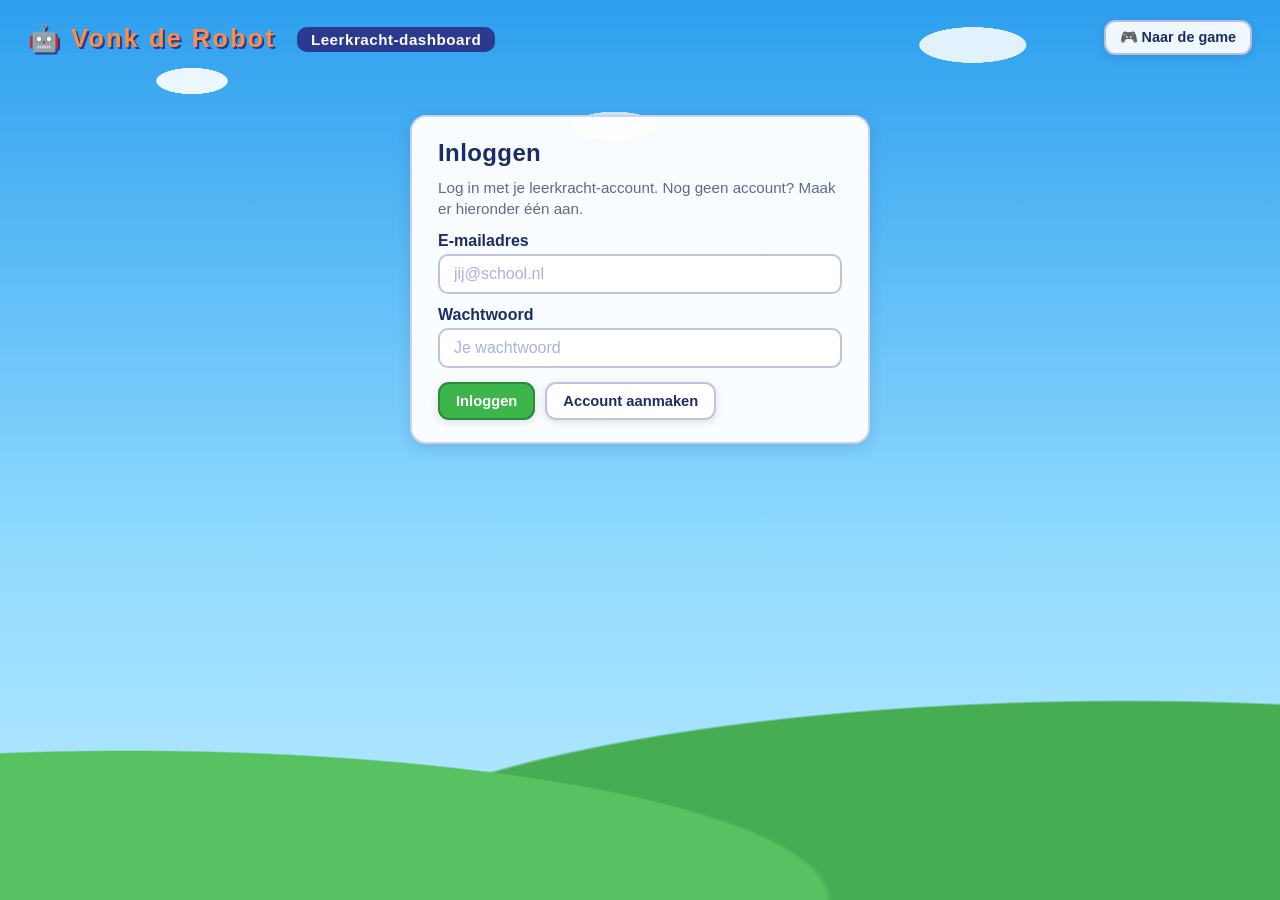
==== leerkracht.html @ 1efb366f "Add files via upload" ====
<!DOCTYPE html>
<html lang="nl">
<head>
  <meta charset="UTF-8">
  <meta name="viewport" content="width=device-width, initial-scale=1.0">
  <title>Vonk de Robot — Leerkracht-dashboard</title>
  <link rel="stylesheet" href="css/leerkracht.css?v=proflook-20260709a">
</head>
<body>

<!-- ============================================================
     LEERKRACHT-DASHBOARD
     Hier maak je klassen aan, voeg je leerlingen toe (met
     automatisch gegenereerde oefenwachtwoorden), volg je de
     voortgang per leerling en zet je werelden open of dicht.

     Werkt pas als js/supabase-config.js is ingevuld en
     supabase-schema.sql één keer is uitgevoerd in Supabase.
     ============================================================ -->

<header class="lk-kop">
  <h1>&#129302; Vonk de Robot <span>Leerkracht-dashboard</span></h1>
  <div class="lk-kop-rechts">
    <a href="index.html" target="_blank" rel="noopener">&#127918; Naar de game</a>
    <button id="lk-knop-uitloggen" class="lk-knop lk-knop-stil lk-verborgen">Uitloggen</button>
  </div>
</header>

<main class="lk-inhoud">

  <!-- ===== Supabase nog niet ingesteld ===== -->
  <section id="lk-view-config" class="lk-paneel lk-verborgen">
    <h2>&#9881;&#65039; Eerst even instellen</h2>
    <p>Het dashboard kan nog geen verbinding maken met Supabase.</p>
    <ol>
      <li>Maak een gratis project op <b>supabase.com</b></li>
      <li>Voer in de <b>SQL Editor</b> het bestand <code>supabase-schema.sql</code> uit (één keer)</li>
      <li>Vul in <code>js/supabase-config.js</code> je <b>Project URL</b> en <b>anon public key</b> in
          (te vinden onder Project Settings &rarr; API)</li>
      <li>Ververs deze pagina</li>
    </ol>
  </section>

  <!-- ===== Inloggen / account maken ===== -->
  <section id="lk-view-auth" class="lk-paneel lk-paneel-smal lk-verborgen">
    <h2 id="lk-auth-titel">Inloggen</h2>
    <p class="lk-stil">Log in met je leerkracht-account. Nog geen account? Maak er hieronder één aan.</p>

    <label for="lk-auth-email">E-mailadres</label>
    <input type="email" id="lk-auth-email" autocomplete="username" placeholder="jij@school.nl">

    <label for="lk-auth-wachtwoord">Wachtwoord</label>
    <input type="password" id="lk-auth-wachtwoord" autocomplete="current-password" placeholder="Je wachtwoord">

    <p id="lk-auth-fout" class="lk-fout lk-verborgen"></p>
    <p id="lk-auth-info" class="lk-info lk-verborgen"></p>

    <div class="lk-knoppenrij">
      <button id="lk-knop-inloggen" class="lk-knop lk-knop-primair">Inloggen</button>
      <button id="lk-knop-registreren" class="lk-knop">Account aanmaken</button>
    </div>
  </section>

  <!-- ===== Klassenoverzicht ===== -->
  <section id="lk-view-klassen" class="lk-verborgen">
    <div class="lk-paneel">
      <h2>&#127979; Mijn klassen</h2>
      <div id="lk-klassen-lijst" class="lk-klassen-lijst"></div>

      <h3>Nieuwe klas aanmaken</h3>
      <p class="lk-stil">Kies een klasnaam die leerlingen makkelijk kunnen typen,
        maar wel uniek is — bijvoorbeeld <b>groep7-vonkschool</b>.
        Met deze naam loggen de leerlingen in.</p>
      <div class="lk-knoppenrij">
        <input type="text" id="lk-nieuwe-klas" maxlength="40" placeholder="bijv. groep7-vonkschool">
        <button id="lk-knop-klas-maken" class="lk-knop lk-knop-primair">+ Klas aanmaken</button>
      </div>
      <p id="lk-klassen-fout" class="lk-fout lk-verborgen"></p>
    </div>
  </section>

  <!-- ===== Klasdetail: leerlingen + voortgang + werelden ===== -->
  <section id="lk-view-klas" class="lk-verborgen">

    <div class="lk-paneel">
      <div class="lk-klas-kop">
        <button id="lk-knop-terug" class="lk-knop lk-knop-stil">&#8617; Alle klassen</button>
        <h2 id="lk-klas-titel"></h2>
        <div class="lk-klas-kop-rechts">
          <button id="lk-knop-verversen" class="lk-knop">&#8635; Verversen</button>
          <button id="lk-knop-printen" class="lk-knop">&#128424;&#65039; Inloggegevens printen</button>
          <button id="lk-knop-klas-verwijderen" class="lk-knop lk-knop-gevaar">Klas verwijderen</button>
        </div>
      </div>
      <p class="lk-stil">Leerlingen loggen in de game in via <b>Klas-login</b> met
        klasnaam <b id="lk-klas-loginnaam"></b>, hun naam en hun wachtwoord.</p>
    </div>

    <div class="lk-paneel">
      <h3>&#127758; Werelden open of dicht</h3>
      <p class="lk-stil">Open werelden zijn direct speelbaar voor de hele klas —
        ook voor leerlingen die de vorige wereld nog niet af hebben.</p>
      <div id="lk-werelden" class="lk-werelden"></div>
    </div>

    <div class="lk-paneel">
      <h3>&#129489;&#8205;&#127891; Leerlingen</h3>
      <p class="lk-stil">Per wereldkolom zie je: <b>levels gehaald</b> &middot;
        <b>% van de vragen goed beantwoord</b> (groen &ge; 80%, geel &ge; 55%,
        rood daaronder). Daaronder: <span class="lk-code lk-code-ok">&#10003;</span> /
        <span class="lk-code lk-code-nee">&#10007;</span> = codewoord van die
        wereld (van het werkblad) wel of niet verzilverd.</p>
      <div class="lk-tabel-wikkel">
        <table class="lk-tabel" id="lk-leerlingen-tabel">
          <thead></thead>
          <tbody></tbody>
        </table>
      </div>
      <p id="lk-leerlingen-leeg" class="lk-stil lk-verborgen">
        Nog geen leerlingen — voeg ze hieronder toe.</p>

      <h3>Leerlingen toevoegen</h3>
      <p class="lk-stil">Eén naam per regel (alleen voornamen is prima).
        Iedere leerling krijgt automatisch een makkelijk oefenwachtwoord,
        zoals <b>Vos-Raket-42</b>.</p>
      <textarea id="lk-nieuwe-leerlingen" rows="4"
                placeholder="Sanne&#10;Youssef&#10;Milan"></textarea>
      <div class="lk-knoppenrij">
        <button id="lk-knop-leerlingen-toevoegen" class="lk-knop lk-knop-primair">+ Toevoegen</button>
      </div>
      <p id="lk-klas-fout" class="lk-fout lk-verborgen"></p>
    </div>
  </section>

</main>

<!-- Printbare inlogkaartjes (alleen zichtbaar bij het printen) -->
<div id="lk-print" class="lk-print"></div>

<script src="js/supabase-config.js?v=klas-20260708b"></script>
<script src="js/leerkracht.js?v=klas-20260708b"></script>
</body>
</html>
---- css/leerkracht.css ----
/* ============================================================
   LEERKRACHT-DASHBOARD — professionele look met game-feel:
   de blauwe game-lucht met heuvels blijft, maar de panelen en
   knoppen zijn rustige witte kaarten met zachte schaduwen en
   kleur alleen in de accenten (zelfde stijl als het hoofdmenu
   van de game).
   ============================================================ */

* { box-sizing: border-box; margin: 0; padding: 0; }

body {
  font-family: "Trebuchet MS", "Segoe UI", Verdana, sans-serif;
  min-height: 100vh;
  color: #1c2c66;
  background:
    /* wolken */
    radial-gradient(60px 22px at 15% 9%,  rgba(255,255,255,0.9)  59%, transparent 60%),
    radial-gradient(90px 30px at 76% 5%,  rgba(255,255,255,0.85) 59%, transparent 60%),
    radial-gradient(70px 24px at 48% 14%, rgba(255,255,255,0.75) 59%, transparent 60%),
    /* heuvels onderaan */
    radial-gradient(55% 150px at 10% 100%, #58c161 99%, transparent 100%),
    radial-gradient(65% 200px at 88% 100%, #46ad52 99%, transparent 100%),
    /* de lucht */
    linear-gradient(180deg, #2d9fee 0%, #8fdaff 60%, #bceaff 100%);
  background-attachment: fixed;
  background-repeat: no-repeat;
}

.lk-verborgen { display: none !important; }

/* ---------- Kop: het game-logo blijft de blikvanger ---------- */

.lk-kop {
  display: flex;
  align-items: center;
  justify-content: space-between;
  flex-wrap: wrap;
  gap: 10px;
  padding: 20px 28px;
}

.lk-kop h1 {
  color: #ff8c42;
  font-size: 1.6rem;
  letter-spacing: 2px;
  text-shadow: 2px 2px 0 #2b3a8f;
}

.lk-kop h1 span {
  display: inline-block;
  margin-left: 12px;
  padding: 4px 14px;
  font-size: 0.95rem;
  letter-spacing: 0.5px;
  color: #fff;
  background: #2b3a8f;
  border-radius: 10px;
  text-shadow: none;
  vertical-align: middle;
}

.lk-kop-rechts { display: flex; align-items: center; gap: 10px; }

.lk-kop-rechts a {
  display: inline-block;
  padding: 7px 14px;
  color: #1c2c66;
  font-weight: bold;
  font-size: 0.9rem;
  text-decoration: none;
  background: rgba(255, 255, 255, 0.92);
  border: 2px solid rgba(43, 58, 143, 0.3);
  border-radius: 11px;
  box-shadow: 0 2px 8px rgba(18, 41, 95, 0.15);
  transition: transform 0.08s, border-color 0.08s;
}
.lk-kop-rechts a:hover {
  background: #fff;
  border-color: rgba(43, 58, 143, 0.55);
  transform: translateY(-2px);
}

/* ---------- Panelen: witte kaarten, zachte schaduw ---------- */

.lk-inhoud {
  max-width: 1100px;
  margin: 0 auto;
  padding: 0 20px 60px 20px;
}

.lk-paneel {
  background: rgba(255, 255, 255, 0.96);
  border: 2px solid rgba(43, 58, 143, 0.22);
  border-radius: 16px;
  padding: 22px 26px;
  margin-bottom: 16px;
  box-shadow: 0 4px 16px rgba(18, 41, 95, 0.14);
}

.lk-paneel-smal { max-width: 460px; margin: 40px auto; }

.lk-paneel h2 {
  margin-bottom: 10px;
  color: #1c2c66;
  letter-spacing: 0.4px;
}

.lk-paneel h3 { margin: 18px 0 8px 0; color: #1c2c66; }

.lk-stil { color: #5d6b8a; margin-bottom: 10px; font-size: 0.95rem; line-height: 1.4; }

code {
  background: #eef4ff;
  border-radius: 6px;
  padding: 1px 6px;
  font-size: 0.9em;
}

ol { margin: 8px 0 0 22px; line-height: 1.7; }

/* ---------- Formulieren ---------- */

label { display: block; font-weight: bold; margin: 12px 0 4px 0; }

input[type="text"], input[type="email"], input[type="password"], textarea {
  width: 100%;
  padding: 9px 14px;
  font-size: 1rem;
  font-family: inherit;
  color: #1c2c66;
  border: 2px solid rgba(43, 58, 143, 0.3);
  border-radius: 10px;
  background: #fff;
  outline: none;
  transition: border-color 0.08s;
}

input:focus, textarea:focus { border-color: #17a2b8; }

input::placeholder, textarea::placeholder { color: #a9b4d6; }

textarea { resize: vertical; }

.lk-knoppenrij {
  display: flex;
  gap: 10px;
  margin-top: 14px;
  flex-wrap: wrap;
  align-items: center;
}

.lk-knoppenrij input { flex: 1; min-width: 200px; width: auto; }

/* ---------- Knoppen: rustig, kleur alleen waar het telt ---------- */

.lk-knop {
  padding: 9px 16px;
  font-size: 0.92rem;
  font-weight: bold;
  font-family: inherit;
  color: #1c2c66;
  background: rgba(255, 255, 255, 0.94);
  border: 2px solid rgba(43, 58, 143, 0.3);
  border-radius: 11px;
  box-shadow: 0 2px 8px rgba(18, 41, 95, 0.14);
  cursor: pointer;
  transition: transform 0.08s, border-color 0.08s, box-shadow 0.08s;
}

.lk-knop:hover {
  transform: translateY(-2px);
  border-color: rgba(43, 58, 143, 0.55);
  box-shadow: 0 5px 12px rgba(18, 41, 95, 0.18);
}
.lk-knop:active { transform: translateY(1px); box-shadow: 0 1px 4px rgba(18, 41, 95, 0.15); }

.lk-knop-primair {
  color: #fff;
  background: #3cb54a;
  border-color: #2a8a35;
}
.lk-knop-primair:hover { border-color: #1e6e28; }

.lk-knop-gevaar {
  color: #fff;
  background: #e34858;
  border-color: #b32a3a;
}
.lk-knop-gevaar:hover { border-color: #8f1f2d; }

.lk-knop-stil {
  background: transparent;
  border-color: transparent;
  box-shadow: none;
  color: #1c2c66;
  text-decoration: underline;
}
.lk-knop-stil:hover { border-color: transparent; box-shadow: none; }
.lk-knop-stil:active { transform: none; }
.lk-kop .lk-knop-stil { color: #fff; text-shadow: 1px 1px 0 rgba(43, 58, 143, 0.6); }

.lk-knop-mini {
  padding: 4px 10px;
  font-size: 0.8rem;
  border-radius: 9px;
}

/* ---------- Meldingen ---------- */

.lk-fout {
  background: #fdecea;
  border: 2px solid rgba(227, 72, 88, 0.55);
  color: #b03a2e;
  border-radius: 11px;
  padding: 10px 14px;
  margin-top: 12px;
  font-weight: bold;
}

.lk-info {
  background: #e8f8f0;
  border: 2px solid rgba(60, 181, 74, 0.55);
  color: #1e8449;
  border-radius: 11px;
  padding: 10px 14px;
  margin-top: 12px;
  font-weight: bold;
}

/* ---------- Klassenlijst ---------- */

.lk-klassen-lijst {
  display: flex;
  flex-wrap: wrap;
  gap: 12px;
  margin: 12px 0 22px 0;
}

.lk-klas-kaart {
  background: #fff;
  border: 2px solid rgba(43, 58, 143, 0.25);
  border-radius: 14px;
  padding: 16px 20px;
  min-width: 220px;
  cursor: pointer;
  box-shadow: 0 3px 10px rgba(18, 41, 95, 0.12);
  transition: transform 0.08s, border-color 0.08s, box-shadow 0.08s;
}

.lk-klas-kaart:hover {
  transform: translateY(-2px);
  border-color: rgba(43, 58, 143, 0.55);
  box-shadow: 0 6px 14px rgba(18, 41, 95, 0.18);
}

.lk-klas-kaart b { font-size: 1.15rem; color: #1c2c66; }
.lk-klas-kaart p { color: #5d6b8a; font-size: 0.9rem; margin-top: 4px; }

/* ---------- Klasdetail ---------- */

.lk-klas-kop {
  display: flex;
  align-items: center;
  gap: 14px;
  flex-wrap: wrap;
}

.lk-klas-kop h2 { flex: 1; margin-bottom: 0; }
.lk-klas-kop-rechts { display: flex; gap: 8px; flex-wrap: wrap; }

/* Wereld-schakelaars */

.lk-werelden {
  display: grid;
  grid-template-columns: repeat(auto-fill, minmax(280px, 1fr));
  gap: 10px;
}

.lk-wereld {
  display: flex;
  align-items: center;
  gap: 12px;
  background: #fff;
  border: 2px solid rgba(43, 58, 143, 0.2);
  border-radius: 13px;
  padding: 10px 14px;
  box-shadow: 0 2px 8px rgba(18, 41, 95, 0.08);
  transition: border-color 0.15s, background 0.15s;
}

.lk-wereld.lk-wereld-open {
  border-color: rgba(60, 181, 74, 0.6);
  background: #f4fcf5;
}

.lk-wereld-info { flex: 1; }
.lk-wereld-info b { display: block; color: #1c2c66; }
.lk-wereld-info span { font-size: 0.82rem; color: #5d6b8a; }

/* De schakelaar zelf */

.lk-schakel {
  position: relative;
  width: 52px;
  height: 28px;
  flex-shrink: 0;
  cursor: pointer;
}

.lk-schakel input { opacity: 0; width: 0; height: 0; }

.lk-schakel .lk-schuif {
  position: absolute;
  inset: 0;
  background: #d5ddf0;
  border-radius: 14px;
  transition: background 0.15s;
}

.lk-schakel .lk-schuif::before {
  content: "";
  position: absolute;
  width: 22px;
  height: 22px;
  left: 3px;
  top: 3px;
  background: #fff;
  border-radius: 50%;
  box-shadow: 0 1px 3px rgba(18, 41, 95, 0.3);
  transition: transform 0.15s;
}

.lk-schakel input:checked + .lk-schuif { background: #3cb54a; }
.lk-schakel input:checked + .lk-schuif::before { transform: translateX(24px); }

/* ---------- Leerlingentabel ---------- */

.lk-tabel-wikkel { overflow-x: auto; }

.lk-tabel {
  width: 100%;
  border-collapse: collapse;
  font-size: 0.9rem;
  background: #fff;
  border: 2px solid rgba(43, 58, 143, 0.22);
  border-radius: 12px;
  overflow: hidden;
}

.lk-tabel th, .lk-tabel td {
  padding: 8px 10px;
  text-align: left;
  border-bottom: 1px solid #e8eefb;
  white-space: nowrap;
}

.lk-tabel th {
  background: #2b3a8f;
  color: #fff;
  font-size: 0.8rem;
  font-weight: bold;
  letter-spacing: 0.5px;
}

.lk-tabel th.lk-th-wereld { text-align: center; }
.lk-tabel td.lk-td-wereld { text-align: center; }

.lk-tabel tbody tr:nth-child(even) td { background: #f8fbff; }
.lk-tabel tr:hover td { background: #eef4ff; }

.lk-ww {
  font-family: "Consolas", "Courier New", monospace;
  font-weight: bold;
  background: #eef4ff;
  border-radius: 7px;
  padding: 2px 8px;
}

.lk-procent-goed  { color: #1e8449; font-weight: bold; }
.lk-procent-matig { color: #b7950b; font-weight: bold; }
.lk-procent-laag  { color: #b03a2e; font-weight: bold; }
.lk-leeg          { color: #b9c6e4; }

.lk-sterretje { color: #f1c40f; }

/* Codewoord-regel onderin elke wereldcel (✓ verzilverd / ✗ nog niet) */
.lk-code          { font-size: 0.76rem; letter-spacing: 0.3px; }
.lk-code-ok       { color: #1e8449; font-weight: bold; }
.lk-code-nee      { color: #b9c6e4; }

/* ---------- Printbare inlogkaartjes ---------- */

.lk-print { display: none; }

@media print {
  body > *:not(.lk-print) { display: none !important; }
  body { background: #fff; }

  .lk-print {
    display: flex !important;
    flex-wrap: wrap;
    gap: 8mm;
    padding: 8mm;
  }

  .lk-kaartje {
    width: 85mm;
    border: 1px dashed #888;
    border-radius: 4mm;
    padding: 5mm 6mm;
    page-break-inside: avoid;
  }

  .lk-kaartje h4 { margin-bottom: 2mm; font-size: 12pt; }
  .lk-kaartje p  { font-size: 10pt; margin: 1mm 0; }
  .lk-kaartje .lk-ww { background: none; border: 1px solid #888; }
}
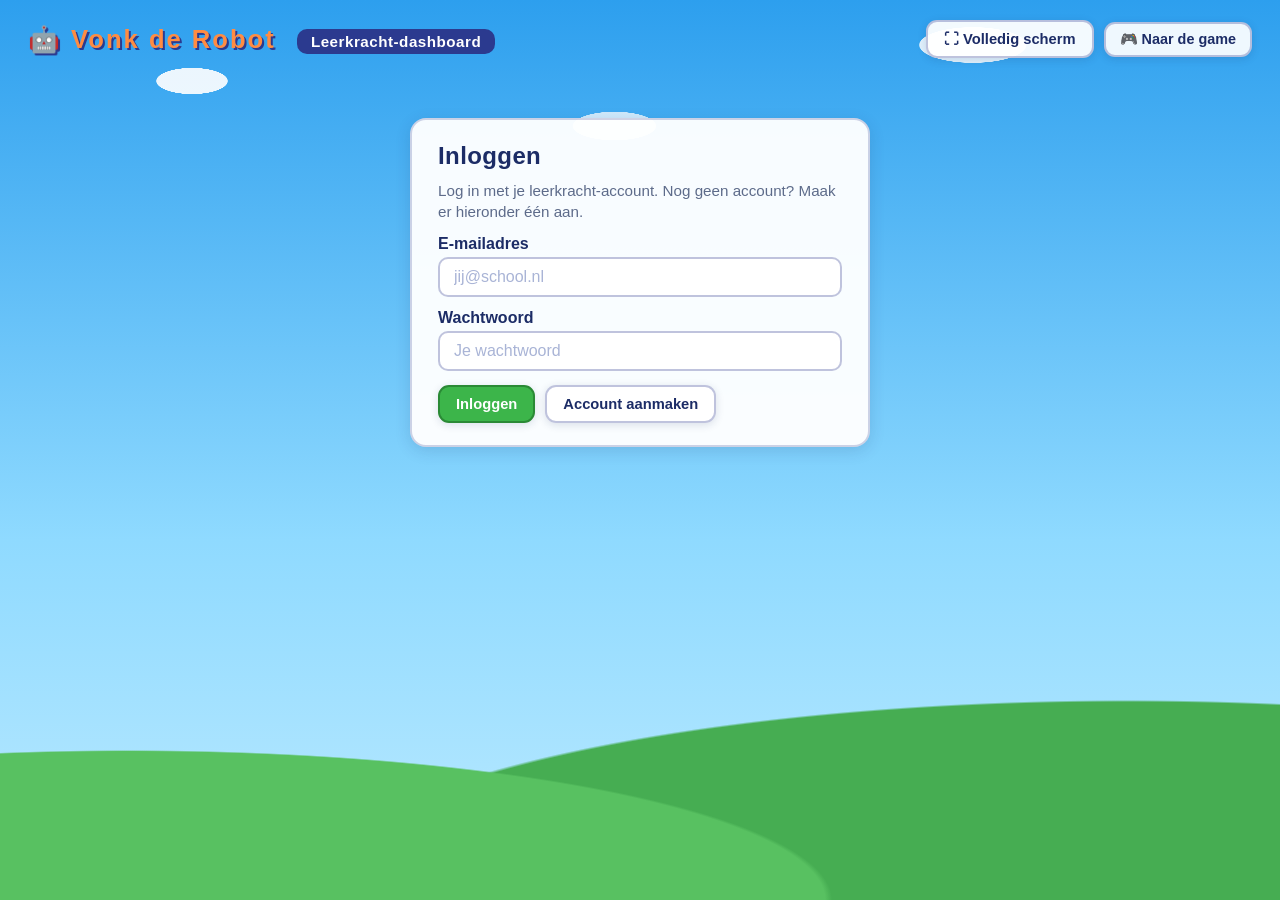
==== commit b7f547fb: "Add files via upload" ====
--- a/leerkracht.html
+++ b/leerkracht.html
@@ -21,6 +21,7 @@
 <header class="lk-kop">
   <h1>&#129302; Vonk de Robot <span>Leerkracht-dashboard</span></h1>
   <div class="lk-kop-rechts">
+    <button id="lk-knop-fullscreen" class="lk-knop" title="Volledig scherm (F)">&#9974; Volledig scherm</button>
     <a href="index.html" target="_blank" rel="noopener">&#127918; Naar de game</a>
     <button id="lk-knop-uitloggen" class="lk-knop lk-knop-stil lk-verborgen">Uitloggen</button>
   </div>
@@ -138,6 +139,6 @@
 <div id="lk-print" class="lk-print"></div>
 
 <script src="js/supabase-config.js?v=klas-20260708b"></script>
-<script src="js/leerkracht.js?v=klas-20260708b"></script>
+<script src="js/leerkracht.js?v=fullscreen-20260710a"></script>
 </body>
 </html>
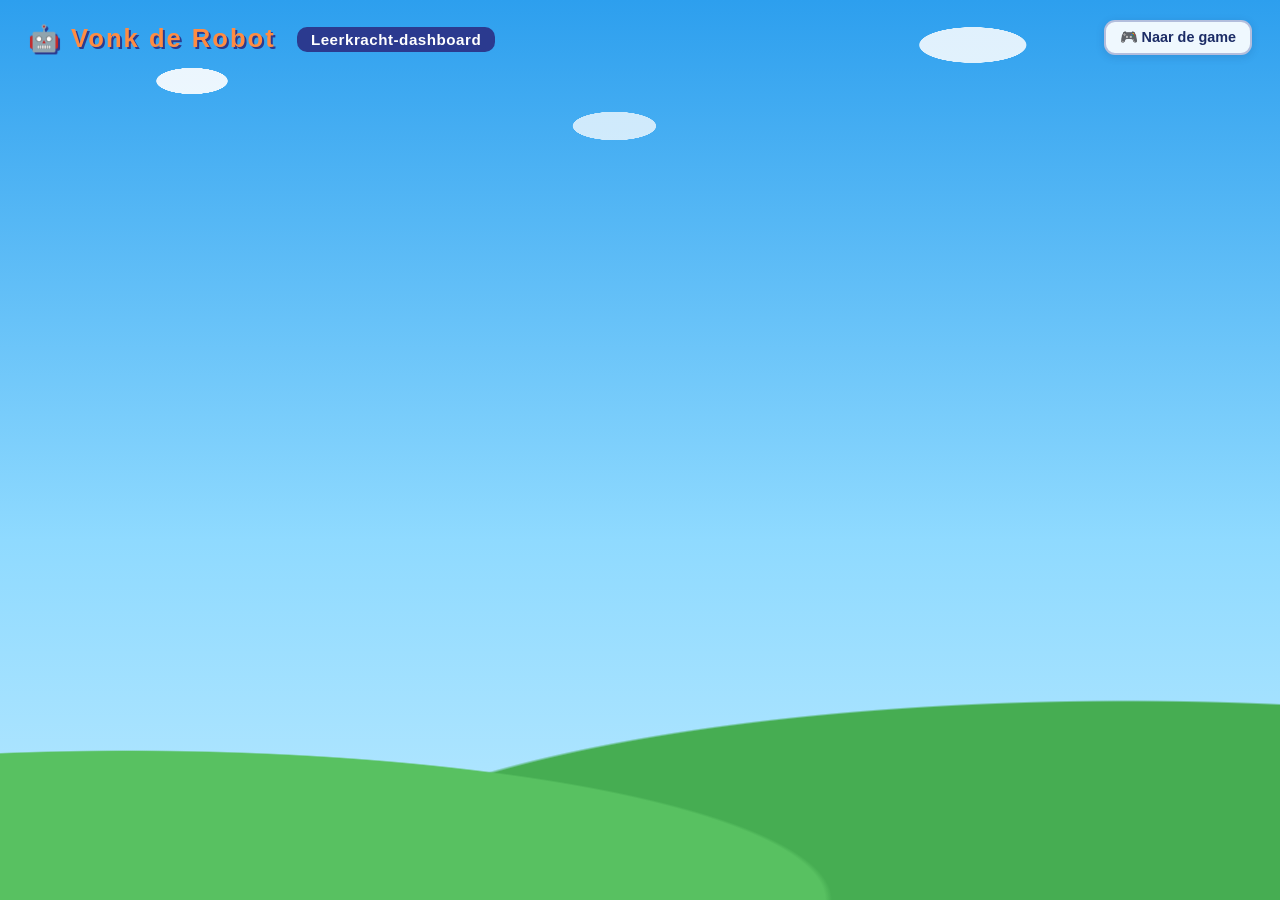
==== commit e95af587: "Add files via upload" ====
--- a/leerkracht.html
+++ b/leerkracht.html
@@ -21,7 +21,6 @@
 <header class="lk-kop">
   <h1>&#129302; Vonk de Robot <span>Leerkracht-dashboard</span></h1>
   <div class="lk-kop-rechts">
-    <button id="lk-knop-fullscreen" class="lk-knop" title="Volledig scherm (F)">&#9974; Volledig scherm</button>
     <a href="index.html" target="_blank" rel="noopener">&#127918; Naar de game</a>
     <button id="lk-knop-uitloggen" class="lk-knop lk-knop-stil lk-verborgen">Uitloggen</button>
   </div>
@@ -139,6 +138,6 @@
 <div id="lk-print" class="lk-print"></div>
 
 <script src="js/supabase-config.js?v=klas-20260708b"></script>
-<script src="js/leerkracht.js?v=fullscreen-20260710a"></script>
+<script src="js/leerkracht.js?v=klas-20260708b"></script>
 </body>
 </html>
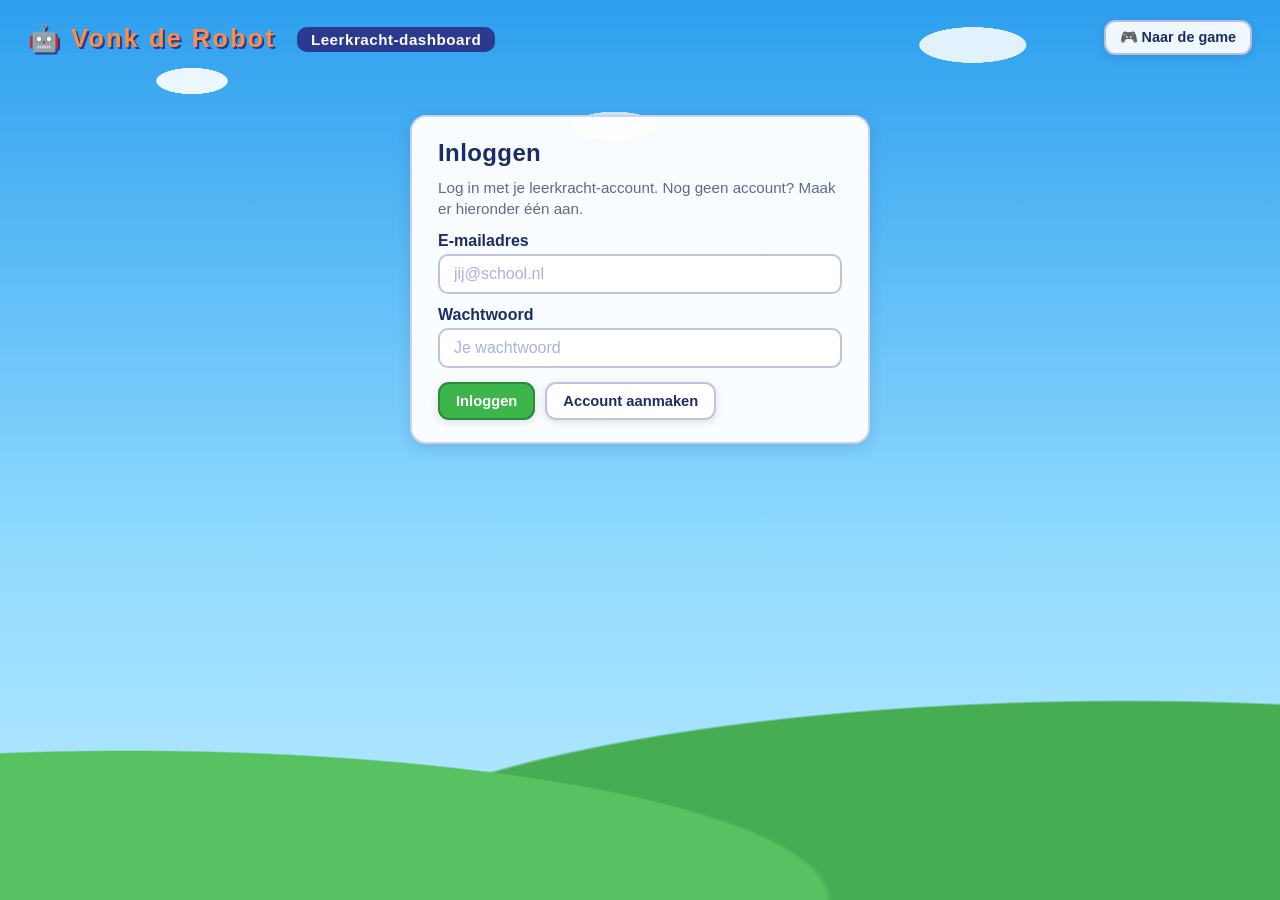
==== commit 236030d0: "Update leerkracht.html" ====
--- a/leerkracht.html
+++ b/leerkracht.html
@@ -21,7 +21,9 @@
 <header class="lk-kop">
   <h1>&#129302; Vonk de Robot <span>Leerkracht-dashboard</span></h1>
   <div class="lk-kop-rechts">
-    <a href="index.html" target="_blank" rel="noopener">&#127918; Naar de game</a>
+    <a href="https://www.meesterdanny.com/leerling/digitalegeletterdheid/vonk-de-robot-wachtwoordmissie"
+   target="_blank"
+   rel="noopener">&#127918; Naar de game</a>
     <button id="lk-knop-uitloggen" class="lk-knop lk-knop-stil lk-verborgen">Uitloggen</button>
   </div>
 </header>
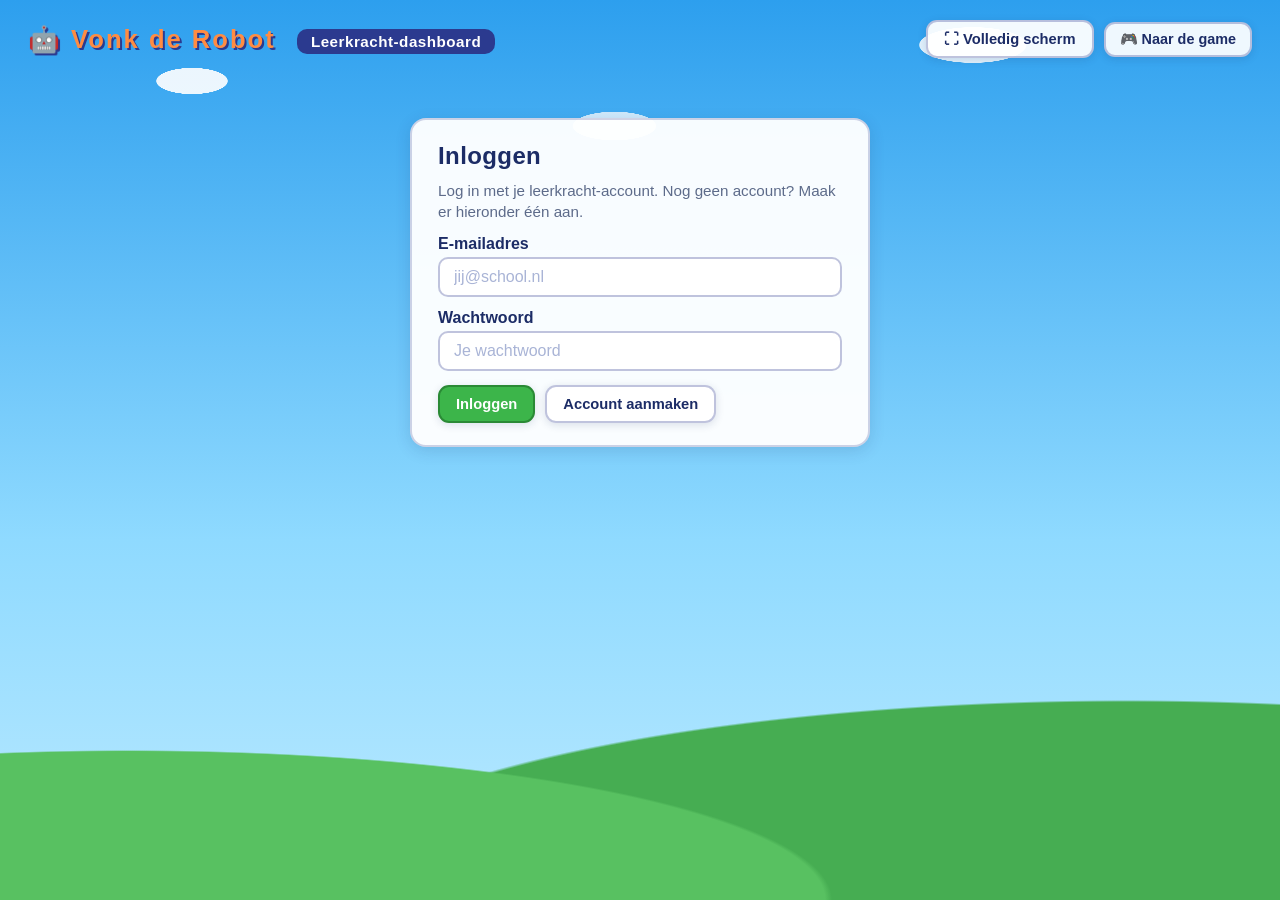
==== commit 0fa97af5: "Add files via upload" ====
--- a/leerkracht.html
+++ b/leerkracht.html
@@ -21,9 +21,8 @@
 <header class="lk-kop">
   <h1>&#129302; Vonk de Robot <span>Leerkracht-dashboard</span></h1>
   <div class="lk-kop-rechts">
-    <a href="https://www.meesterdanny.com/leerling/digitalegeletterdheid/vonk-de-robot-wachtwoordmissie"
-   target="_blank"
-   rel="noopener">&#127918; Naar de game</a>
+    <button id="lk-knop-fullscreen" class="lk-knop" title="Volledig scherm (F)">&#9974; Volledig scherm</button>
+    <a href="https://www.meesterdanny.com/leerling/digitalegeletterdheid/vonk-de-robot-wachtwoordmissie" target="_blank" rel="noopener">&#127918; Naar de game</a>
     <button id="lk-knop-uitloggen" class="lk-knop lk-knop-stil lk-verborgen">Uitloggen</button>
   </div>
 </header>
@@ -140,6 +139,6 @@
 <div id="lk-print" class="lk-print"></div>
 
 <script src="js/supabase-config.js?v=klas-20260708b"></script>
-<script src="js/leerkracht.js?v=klas-20260708b"></script>
+<script src="js/leerkracht.js?v=fullscreen-20260710a"></script>
 </body>
 </html>
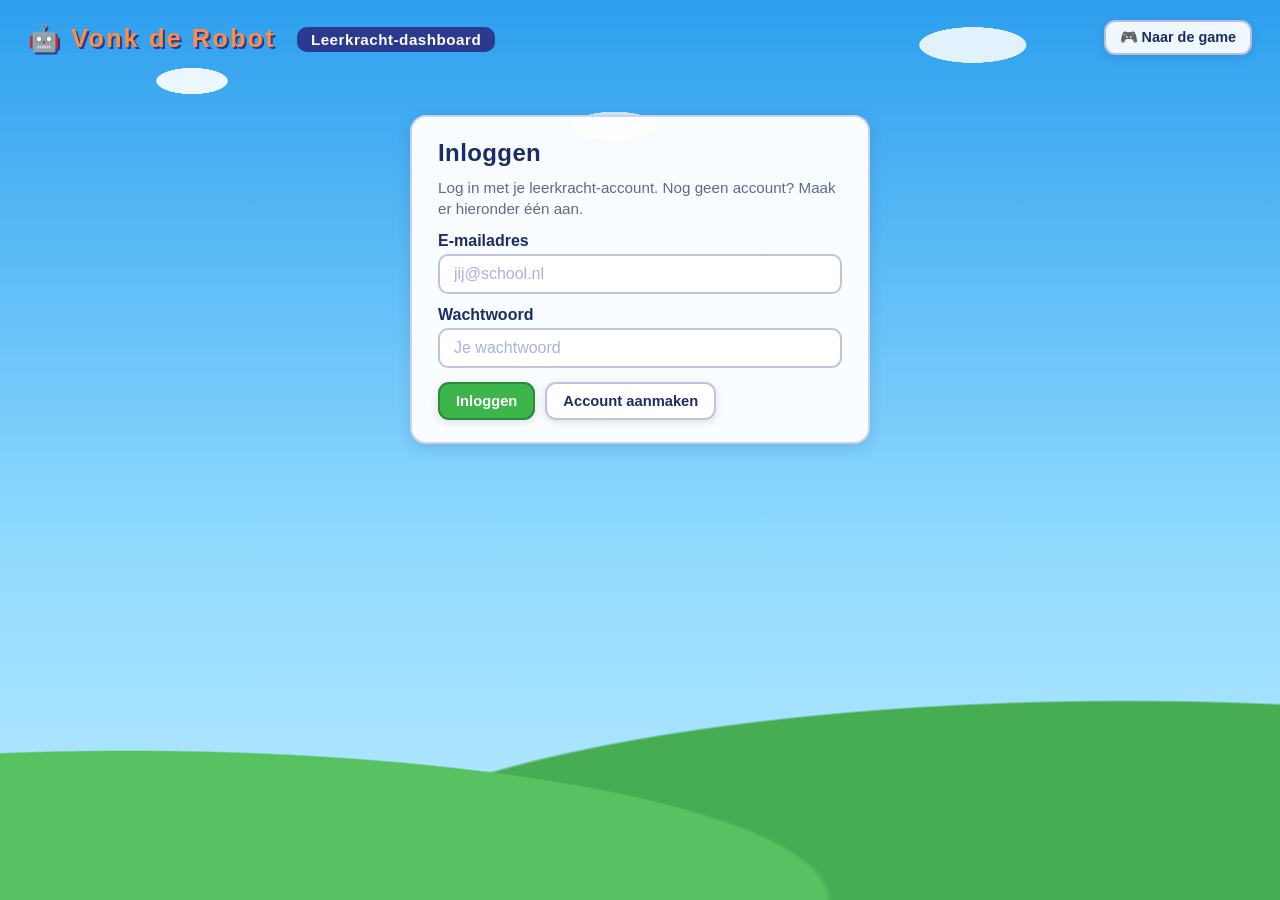
==== commit c7258896: "Add files via upload" ====
--- a/leerkracht.html
+++ b/leerkracht.html
@@ -21,8 +21,7 @@
 <header class="lk-kop">
   <h1>&#129302; Vonk de Robot <span>Leerkracht-dashboard</span></h1>
   <div class="lk-kop-rechts">
-    <button id="lk-knop-fullscreen" class="lk-knop" title="Volledig scherm (F)">&#9974; Volledig scherm</button>
-    <a href="https://www.meesterdanny.com/leerling/digitalegeletterdheid/vonk-de-robot-wachtwoordmissie" target="_blank" rel="noopener">&#127918; Naar de game</a>
+    <a href="index.html" target="_blank" rel="noopener">&#127918; Naar de game</a>
     <button id="lk-knop-uitloggen" class="lk-knop lk-knop-stil lk-verborgen">Uitloggen</button>
   </div>
 </header>
@@ -139,6 +138,6 @@
 <div id="lk-print" class="lk-print"></div>
 
 <script src="js/supabase-config.js?v=klas-20260708b"></script>
-<script src="js/leerkracht.js?v=fullscreen-20260710a"></script>
+<script src="js/leerkracht.js?v=klas-20260708b"></script>
 </body>
 </html>
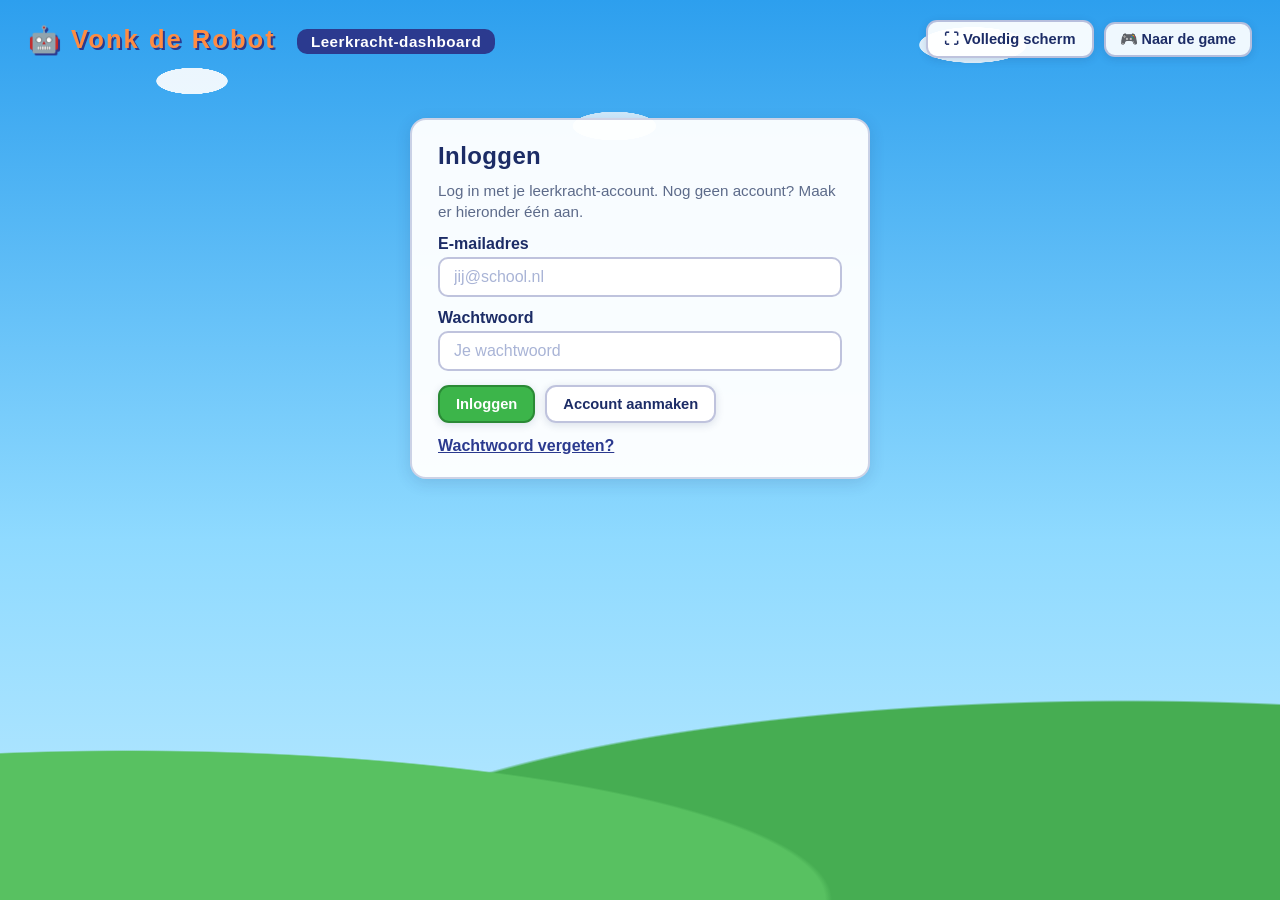
==== commit 8c26b3e6: "Add files via upload" ====
--- a/leerkracht.html
+++ b/leerkracht.html
@@ -21,7 +21,8 @@
 <header class="lk-kop">
   <h1>&#129302; Vonk de Robot <span>Leerkracht-dashboard</span></h1>
   <div class="lk-kop-rechts">
-    <a href="index.html" target="_blank" rel="noopener">&#127918; Naar de game</a>
+    <button id="lk-knop-fullscreen" class="lk-knop" title="Volledig scherm (F)">&#9974; Volledig scherm</button>
+    <a href="https://www.meesterdanny.com/leerling/digitalegeletterdheid/vonk-de-robot-wachtwoordmissie" target="_blank" rel="noopener">&#127918; Naar de game</a>
     <button id="lk-knop-uitloggen" class="lk-knop lk-knop-stil lk-verborgen">Uitloggen</button>
   </div>
 </header>
@@ -59,6 +60,9 @@
       <button id="lk-knop-inloggen" class="lk-knop lk-knop-primair">Inloggen</button>
       <button id="lk-knop-registreren" class="lk-knop">Account aanmaken</button>
     </div>
+    <button id="lk-knop-wachtwoord-vergeten" class="lk-linkknop" type="button">
+      Wachtwoord vergeten?
+    </button>
   </section>
 
   <!-- ===== Klassenoverzicht ===== -->
@@ -138,6 +142,6 @@
 <div id="lk-print" class="lk-print"></div>
 
 <script src="js/supabase-config.js?v=klas-20260708b"></script>
-<script src="js/leerkracht.js?v=klas-20260708b"></script>
+<script src="js/leerkracht.js?v=fullscreen-20260710a"></script>
 </body>
 </html>
--- a/css/leerkracht.css
+++ b/css/leerkracht.css
@@ -199,10 +199,64 @@
 .lk-knop-stil:active { transform: none; }
 .lk-kop .lk-knop-stil { color: #fff; text-shadow: 1px 1px 0 rgba(43, 58, 143, 0.6); }
 
+.lk-linkknop {
+  display: inline-block;
+  margin-top: 14px;
+  padding: 0;
+  color: #2b3a8f;
+  font: inherit;
+  font-weight: bold;
+  background: transparent;
+  border: 0;
+  text-decoration: underline;
+  cursor: pointer;
+}
+
+.lk-linkknop:hover { color: #17a2b8; }
+
 .lk-knop-mini {
   padding: 4px 10px;
   font-size: 0.8rem;
   border-radius: 9px;
+}
+
+.lk-reset-kaart {
+  position: relative;
+  overflow: hidden;
+}
+
+.lk-reset-kaart::after {
+  content: "";
+  position: absolute;
+  right: -48px;
+  bottom: -62px;
+  width: 180px;
+  height: 180px;
+  border-radius: 50%;
+  background:
+    radial-gradient(circle at 42% 38%, #fff7a8 0 36%, transparent 37%),
+    radial-gradient(circle, rgba(255, 211, 67, 0.28) 0 58%, transparent 59%);
+  pointer-events: none;
+}
+
+.lk-reset-icoon {
+  width: 58px;
+  height: 58px;
+  display: grid;
+  place-items: center;
+  margin-bottom: 12px;
+  font-size: 2rem;
+  background: #fff2bd;
+  border: 3px solid #f5bd30;
+  border-radius: 18px;
+  box-shadow: 0 4px 10px rgba(18, 41, 95, 0.16);
+}
+
+.lk-knop[disabled],
+.lk-knop:disabled {
+  opacity: 0.7;
+  cursor: wait;
+  transform: none;
 }
 
 /* ---------- Meldingen ---------- */
